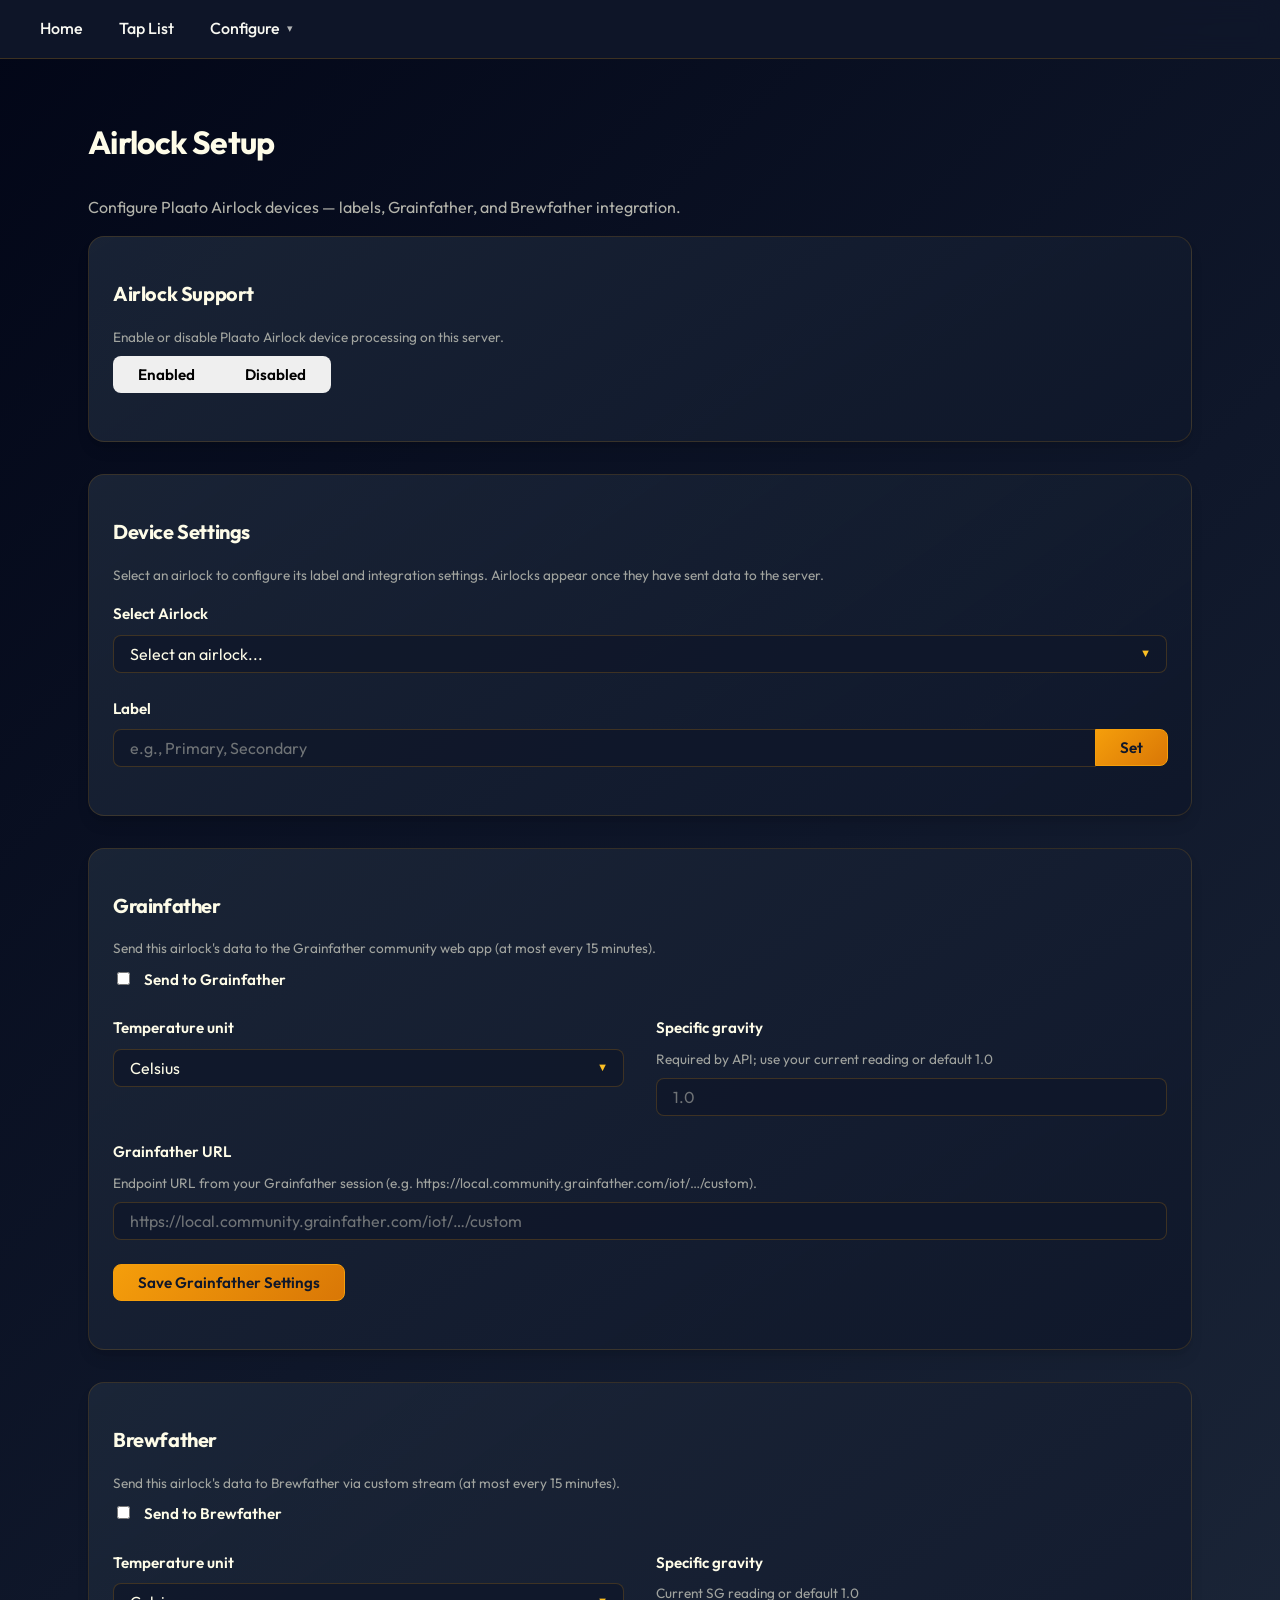
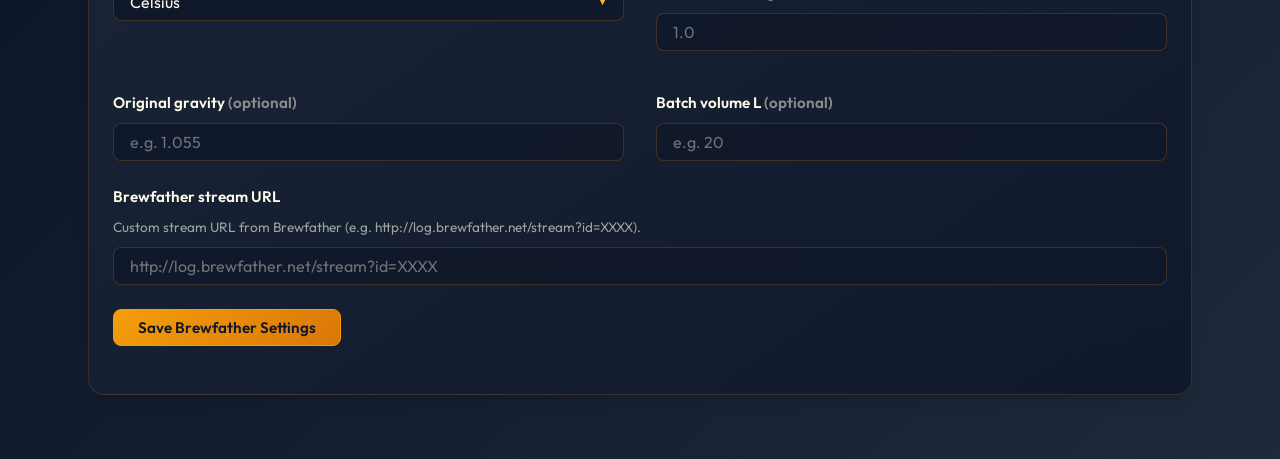
==== priv/static/airlock-setup.html @ 18ed227c "Merge 04df3bdd45a220d6562cc1c9fe7576935633f2c8 into 590a47496fc73afbe3f700ed78d10c5c8fd73c0c" ====
<!DOCTYPE html>
<html lang="en">
<head>
  <meta charset="UTF-8" />
  <meta name="viewport" content="width=device-width, initial-scale=1.0" />
  <title>Airlock Setup - Open Plaato</title>
  <style>@import url("style.css");</style>
</head>
<body>
  <div id="header_container">
    <nav class="navbar" role="navigation" aria-label="main navigation">
      <div class="navbar-brand">
        <a role="button" class="navbar-burger" aria-label="menu" aria-expanded="false" data-target="navbarMenu">
          <span aria-hidden="true"></span><span aria-hidden="true"></span><span aria-hidden="true"></span>
        </a>
      </div>
      <div id="navbarMenu" class="navbar-menu">
        <div class="navbar-start">
          <a class="navbar-item" href="/index.html">Home</a>
          <a class="navbar-item" href="/taplist.html">Tap List</a>
          <div class="navbar-item has-dropdown" id="configureDropdown">
            <a class="navbar-link" onclick="toggleDropdown(event)">Configure</a>
            <div class="navbar-dropdown">
              <a class="navbar-item" href="/taplist-setup.html">Tap Setup</a>
              <a class="navbar-item" href="/tap-handles.html">Tap Handles</a>
              <a class="navbar-item" href="/setup.html">Keg Setup</a>
              <a class="navbar-item" href="/airlock-setup.html">Airlock Setup</a>
              <a class="navbar-item" href="/transfer-scales.html">Transfer Scales</a>
              <a class="navbar-item" href="/beverages.html">Beverages</a>
            </div>
          </div>
        </div>
      </div>
    </nav>
  </div>

  <div id="page_container" class="container pageEntry">
    <section class="section">
      <div class="container">
        <h1 class="title is-2">Airlock Setup</h1>
        <p class="subtitle">Configure Plaato Airlock devices — labels, Grainfather, and Brewfather integration.</p>

        <!-- Airlock Support Toggle -->
        <div class="box section-box">
          <h2 class="title is-4">Airlock Support</h2>
          <p class="help">Enable or disable Plaato Airlock device processing on this server.</p>
          <div class="field">
            <div class="control">
              <div class="buttons has-addons">
                <button class="button airlock-toggle-btn" id="airlockSupportOn" onclick="setAirlockEnabled(true)">
                  <span>Enabled</span>
                </button>
                <button class="button airlock-toggle-btn" id="airlockSupportOff" onclick="setAirlockEnabled(false)">
                  <span>Disabled</span>
                </button>
              </div>
            </div>
          </div>
        </div>

        <!-- Airlock Selector + Label -->
        <div class="box section-box">
          <h2 class="title is-4">Device Settings</h2>
          <p class="help" style="margin-bottom:1rem;">Select an airlock to configure its label and integration settings. Airlocks appear once they have sent data to the server.</p>

          <div class="field">
            <label class="label" for="airlockId">Select Airlock</label>
            <div class="control">
              <div class="select is-fullwidth">
                <select id="airlockId" name="airlockId">
                  <option value="">Select an airlock...</option>
                </select>
              </div>
            </div>
          </div>

          <div class="field">
            <label class="label">Label</label>
            <div class="control">
              <div class="field has-addons">
                <div class="control is-expanded">
                  <input class="input" type="text" id="airlockLabel" placeholder="e.g., Primary, Secondary" />
                </div>
                <div class="control">
                  <button class="button is-primary" onclick="sendAirlockLabel()">Set</button>
                </div>
              </div>
            </div>
          </div>
        </div>

        <!-- Grainfather -->
        <div class="box section-box">
          <h2 class="title is-4">Grainfather</h2>
          <p class="help">Send this airlock's data to the Grainfather community web app (at most every 15 minutes).</p>

          <div class="field">
            <label class="label">
              <input type="checkbox" id="grainfatherEnabled" />
              <span style="margin-left: 0.5rem;">Send to Grainfather</span>
            </label>
          </div>

          <div class="columns">
            <div class="column">
              <div class="field">
                <label class="label">Temperature unit</label>
                <div class="control">
                  <div class="select is-fullwidth">
                    <select id="grainfatherUnit">
                      <option value="celsius">Celsius</option>
                      <option value="fahrenheit">Fahrenheit</option>
                    </select>
                  </div>
                </div>
              </div>
            </div>
            <div class="column">
              <div class="field">
                <label class="label">Specific gravity</label>
                <p class="help">Required by API; use your current reading or default 1.0</p>
                <div class="control">
                  <input class="input" type="number" id="grainfatherSG" placeholder="1.0" step="0.001" min="0.9" max="1.2" />
                </div>
              </div>
            </div>
          </div>

          <div class="field">
            <label class="label">Grainfather URL</label>
            <p class="help">Endpoint URL from your Grainfather session (e.g. https://local.community.grainfather.com/iot/…/custom).</p>
            <div class="control">
              <input class="input" type="text" id="grainfatherUrl" placeholder="https://local.community.grainfather.com/iot/…/custom" />
            </div>
          </div>

          <div class="field">
            <button class="button is-primary" onclick="sendGrainfatherSettings()">Save Grainfather Settings</button>
          </div>
        </div>

        <!-- Brewfather -->
        <div class="box section-box">
          <h2 class="title is-4">Brewfather</h2>
          <p class="help">Send this airlock's data to Brewfather via custom stream (at most every 15 minutes).</p>

          <div class="field">
            <label class="label">
              <input type="checkbox" id="brewfatherEnabled" />
              <span style="margin-left: 0.5rem;">Send to Brewfather</span>
            </label>
          </div>

          <div class="columns">
            <div class="column">
              <div class="field">
                <label class="label">Temperature unit</label>
                <div class="control">
                  <div class="select is-fullwidth">
                    <select id="brewfatherUnit">
                      <option value="celsius">Celsius</option>
                      <option value="fahrenheit">Fahrenheit</option>
                    </select>
                  </div>
                </div>
              </div>
            </div>
            <div class="column">
              <div class="field">
                <label class="label">Specific gravity</label>
                <p class="help">Current SG reading or default 1.0</p>
                <div class="control">
                  <input class="input" type="number" id="brewfatherSG" placeholder="1.0" step="0.001" min="0.9" max="1.2" />
                </div>
              </div>
            </div>
          </div>

          <div class="columns">
            <div class="column">
              <div class="field">
                <label class="label">Original gravity <span class="has-text-grey">(optional)</span></label>
                <div class="control">
                  <input class="input" type="number" id="brewfatherOG" placeholder="e.g. 1.055" step="0.001" min="0.9" max="1.2" />
                </div>
              </div>
            </div>
            <div class="column">
              <div class="field">
                <label class="label">Batch volume L <span class="has-text-grey">(optional)</span></label>
                <div class="control">
                  <input class="input" type="number" id="brewfatherBatchVolume" placeholder="e.g. 20" step="0.1" min="0" />
                </div>
              </div>
            </div>
          </div>

          <div class="field">
            <label class="label">Brewfather stream URL</label>
            <p class="help">Custom stream URL from Brewfather (e.g. http://log.brewfather.net/stream?id=XXXX).</p>
            <div class="control">
              <input class="input" type="text" id="brewfatherUrl" placeholder="http://log.brewfather.net/stream?id=XXXX" />
            </div>
          </div>

          <div class="field">
            <button class="button is-primary" onclick="sendBrewfatherSettings()">Save Brewfather Settings</button>
          </div>
        </div>

      </div>
    </section>
  </div>

  <div id="toast" class="notification toast is-hidden"></div>

  <script>
    // Navbar
    document.querySelectorAll('.navbar-burger').forEach(el =>
      el.addEventListener('click', () => {
        document.getElementById(el.dataset.target).classList.toggle('is-active');
        el.classList.toggle('is-active');
      })
    );
    function toggleDropdown(e) {
      e.preventDefault();
      document.getElementById('configureDropdown').classList.toggle('is-open');
    }
    document.addEventListener('click', e => {
      if (!e.target.closest('#configureDropdown'))
        document.getElementById('configureDropdown')?.classList.remove('is-open');
    });

    function showToast(message, type = 'info') {
      const toast = document.getElementById('toast');
      toast.textContent = message;
      toast.className = `notification toast is-${type}`;
      setTimeout(() => toast.classList.add('is-hidden'), 3000);
    }

    const airlockIdSelect = document.getElementById('airlockId');

    function loadAirlocks() {
      fetch('/api/airlocks')
        .then(r => r.json())
        .then(airlocks => {
          const currentValue = airlockIdSelect.value;
          airlockIdSelect.innerHTML = '<option value="">Select an airlock...</option>';
          airlocks.forEach(a => {
            const opt = document.createElement('option');
            opt.value = a.id;
            opt.textContent = (a.label && a.label.trim()) ? a.label.trim() : a.id;
            if (a.id === currentValue) opt.selected = true;
            airlockIdSelect.appendChild(opt);
          });
          if (currentValue && airlocks.some(a => a.id === currentValue)) {
            loadAirlockData(currentValue);
          }
        })
        .catch(() => {});
    }

    function loadAirlockData(airlockId) {
      if (!airlockId) return;
      fetch(`/api/airlocks/${airlockId}`)
        .then(r => r.json())
        .then(data => {
          if (document.activeElement !== document.getElementById('airlockLabel')) {
            document.getElementById('airlockLabel').value = (data.label || '').trim();
          }
          document.getElementById('grainfatherEnabled').checked = data.grainfather_enabled === 'true';
          document.getElementById('grainfatherUnit').value = data.grainfather_unit === 'fahrenheit' ? 'fahrenheit' : 'celsius';
          const gfSg = data.grainfather_specific_gravity;
          document.getElementById('grainfatherSG').value = (gfSg != null && gfSg !== '') ? String(gfSg) : '1';
          document.getElementById('grainfatherUrl').value = data.grainfather_url || '';
          document.getElementById('brewfatherEnabled').checked = data.brewfather_enabled === 'true';
          document.getElementById('brewfatherUnit').value = data.brewfather_temp_unit === 'fahrenheit' ? 'fahrenheit' : 'celsius';
          const bfSg = data.brewfather_sg;
          document.getElementById('brewfatherSG').value = (bfSg != null && bfSg !== '') ? String(bfSg) : '1';
          document.getElementById('brewfatherOG').value = data.brewfather_og || '';
          document.getElementById('brewfatherBatchVolume').value = data.brewfather_batch_volume || '';
          document.getElementById('brewfatherUrl').value = data.brewfather_url || '';
        })
        .catch(() => {});
    }

    airlockIdSelect.addEventListener('change', () => {
      const id = airlockIdSelect.value;
      if (id) {
        loadAirlockData(id);
      } else {
        document.getElementById('airlockLabel').value = '';
        document.getElementById('grainfatherEnabled').checked = false;
        document.getElementById('grainfatherUnit').value = 'celsius';
        document.getElementById('grainfatherSG').value = '1';
        document.getElementById('grainfatherUrl').value = '';
        document.getElementById('brewfatherEnabled').checked = false;
        document.getElementById('brewfatherUnit').value = 'celsius';
        document.getElementById('brewfatherSG').value = '1';
        document.getElementById('brewfatherOG').value = '';
        document.getElementById('brewfatherBatchVolume').value = '';
        document.getElementById('brewfatherUrl').value = '';
      }
    });

    function sendAirlockLabel() {
      const airlockId = airlockIdSelect.value;
      if (!airlockId) { showToast('Please select an airlock first', 'warning'); return; }
      const value = document.getElementById('airlockLabel').value.trim();
      fetch(`/api/airlocks/${airlockId}/label`, {
        method: 'POST',
        headers: { 'Content-Type': 'application/json' },
        body: JSON.stringify({ value: value || '' }),
      })
        .then(r => r.json())
        .then(data => {
          if (data.status === 'ok') { showToast('Label saved', 'success'); loadAirlocks(); }
          else showToast(`Error: ${data.error}`, 'danger');
        })
        .catch(err => showToast(`Error: ${err.message}`, 'danger'));
    }

    function sendGrainfatherSettings() {
      const airlockId = airlockIdSelect.value;
      if (!airlockId) { showToast('Please select an airlock first', 'warning'); return; }
      const enabled = document.getElementById('grainfatherEnabled').checked;
      const unit = document.getElementById('grainfatherUnit').value;
      const sg = document.getElementById('grainfatherSG').value.trim() || '1';
      const url = document.getElementById('grainfatherUrl').value.trim();
      fetch(`/api/airlocks/${airlockId}/grainfather`, {
        method: 'POST',
        headers: { 'Content-Type': 'application/json' },
        body: JSON.stringify({ enabled, unit, specific_gravity: sg, url }),
      })
        .then(r => r.json())
        .then(data => {
          if (data.status === 'ok') showToast('Grainfather settings saved', 'success');
          else showToast(`Error: ${data.error}`, 'danger');
        })
        .catch(err => showToast(`Error: ${err.message}`, 'danger'));
    }

    function sendBrewfatherSettings() {
      const airlockId = airlockIdSelect.value;
      if (!airlockId) { showToast('Please select an airlock first', 'warning'); return; }
      const enabled = document.getElementById('brewfatherEnabled').checked;
      const unit = document.getElementById('brewfatherUnit').value;
      const sg = document.getElementById('brewfatherSG').value.trim() || '1';
      const og = document.getElementById('brewfatherOG').value.trim();
      const batchVolume = document.getElementById('brewfatherBatchVolume').value.trim();
      const url = document.getElementById('brewfatherUrl').value.trim();
      fetch(`/api/airlocks/${airlockId}/brewfather`, {
        method: 'POST',
        headers: { 'Content-Type': 'application/json' },
        body: JSON.stringify({ enabled, unit, specific_gravity: sg, og: og || null, batch_volume: batchVolume || null, url }),
      })
        .then(r => r.json())
        .then(data => {
          if (data.status === 'ok') showToast('Brewfather settings saved', 'success');
          else showToast(`Error: ${data.error}`, 'danger');
        })
        .catch(err => showToast(`Error: ${err.message}`, 'danger'));
    }

    function loadGlobalConfig() {
      fetch('/api/config')
        .then(r => r.json())
        .then(config => {
          const enabled = config.airlock_enabled !== false;
          document.getElementById('airlockSupportOn').className =
            'button airlock-toggle-btn' + (enabled ? ' is-success is-selected' : '');
          document.getElementById('airlockSupportOff').className =
            'button airlock-toggle-btn' + (!enabled ? ' is-danger is-selected' : '');
        })
        .catch(err => console.error('Error loading config:', err));
    }

    function setAirlockEnabled(enabled) {
      fetch('/api/config/airlock-enabled', {
        method: 'POST',
        headers: { 'Content-Type': 'application/json' },
        body: JSON.stringify({ enabled }),
      })
        .then(r => r.json().then(data => ({ ok: r.ok, data })))
        .then(({ ok, data }) => {
          if (!ok) { showToast('Failed to save: ' + (data.error || 'unknown error'), 'danger'); return; }
          loadGlobalConfig();
          showToast(enabled ? 'Airlock support enabled' : 'Airlock support disabled', 'success');
        })
        .catch(() => showToast('Failed to update setting — check server logs', 'danger'));
    }

    loadAirlocks();
    setInterval(loadAirlocks, 10000);
    loadGlobalConfig();
  </script>
</body>
</html>
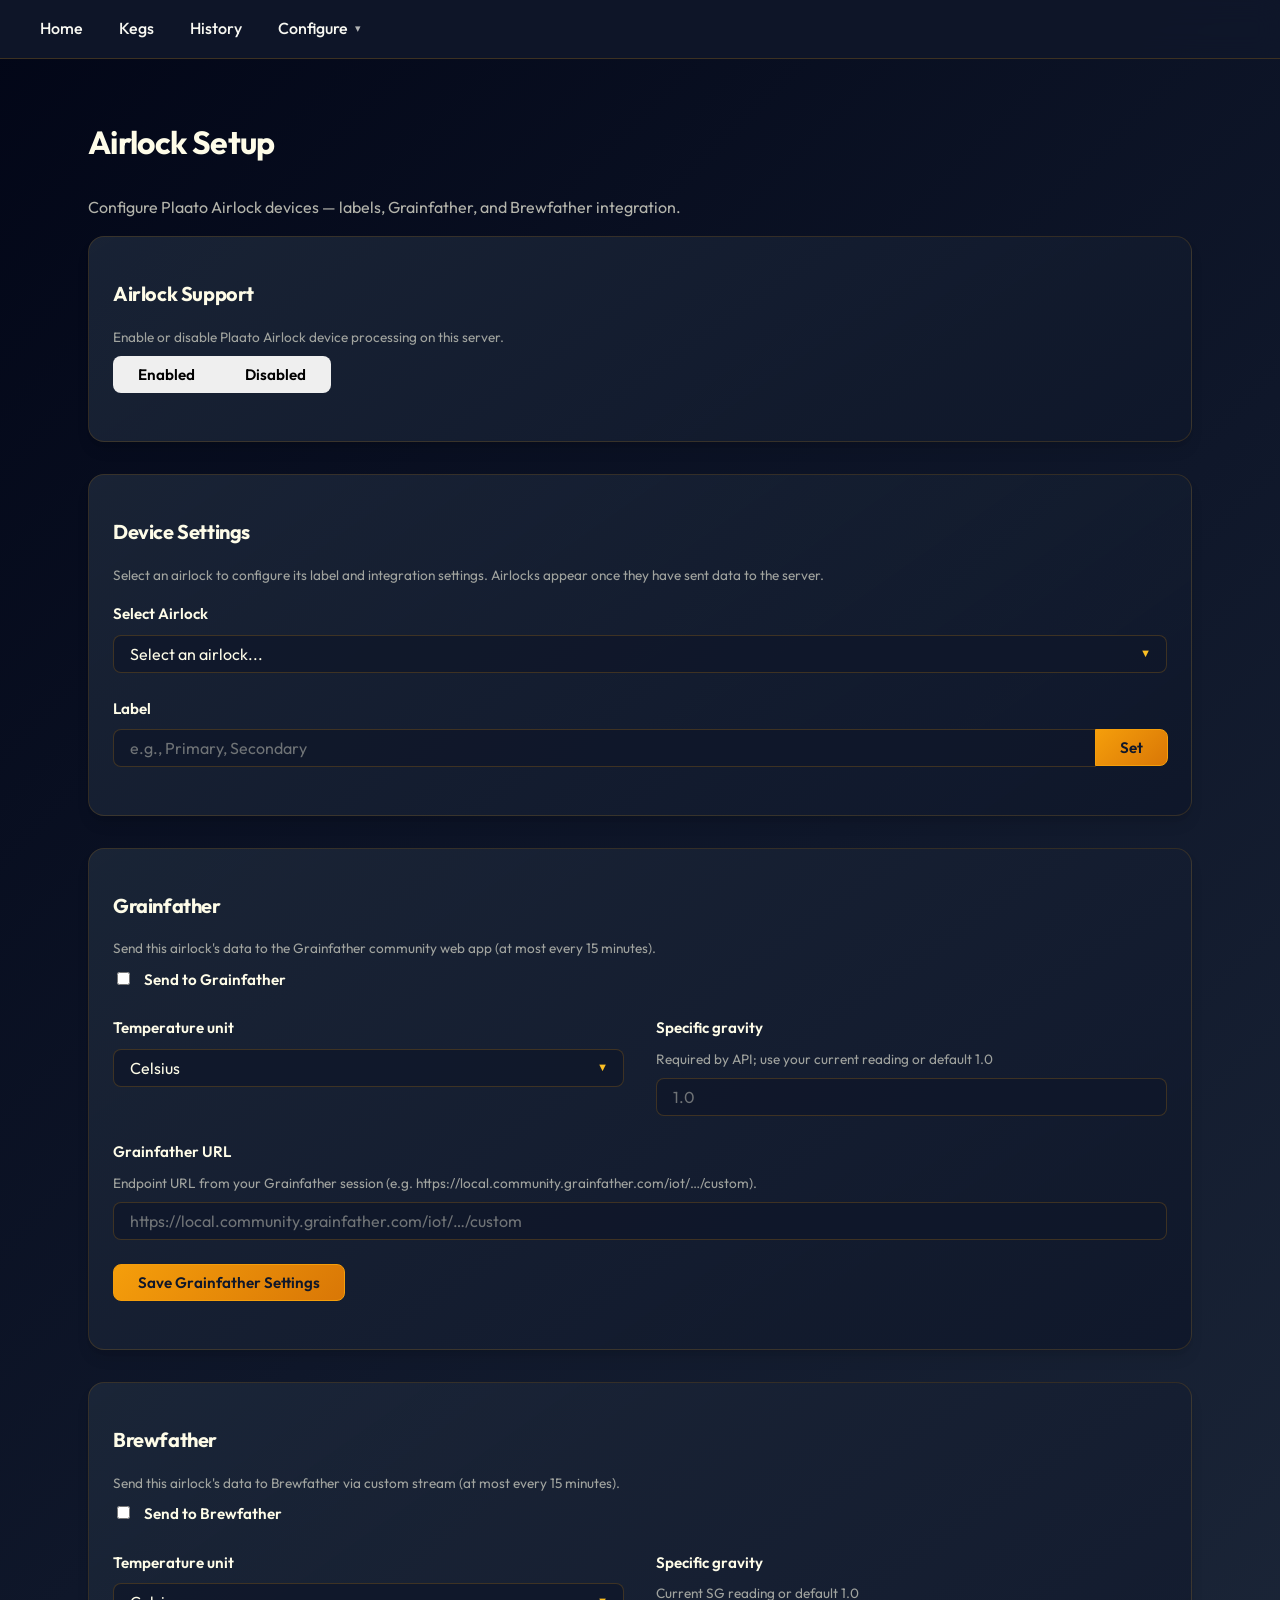
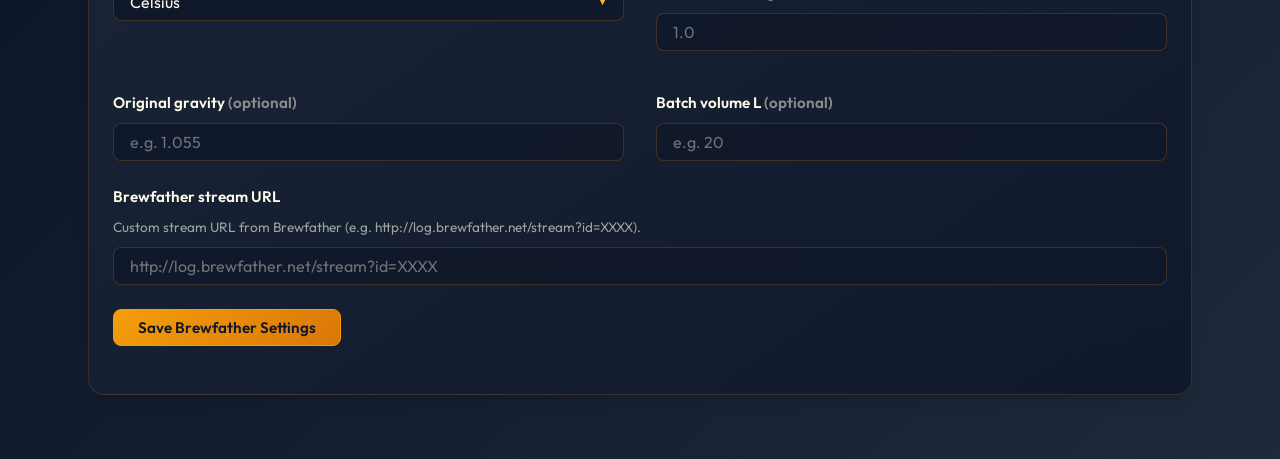
==== commit fc99c723: "Merge 3463dd7e4bf65474ac0732803a3a69f81ab5b43a into c99da59bfc617023324baf768532fb5c3831c469" ====
--- a/priv/static/airlock-setup.html
+++ b/priv/static/airlock-setup.html
@@ -5,6 +5,7 @@
   <meta name="viewport" content="width=device-width, initial-scale=1.0" />
   <title>Airlock Setup - Open Plaato</title>
   <style>@import url("style.css");</style>
+  <link rel="stylesheet" href="/theme.css">
 </head>
 <body>
   <div id="header_container">
@@ -16,14 +17,17 @@
       </div>
       <div id="navbarMenu" class="navbar-menu">
         <div class="navbar-start">
-          <a class="navbar-item" href="/index.html">Home</a>
-          <a class="navbar-item" href="/taplist.html">Tap List</a>
+          <a class="navbar-item" href="/">Home</a>
+          <a class="navbar-item" href="/index.html">Kegs</a>
+          <a class="navbar-item" href="/history.html">History</a>
           <div class="navbar-item has-dropdown" id="configureDropdown">
             <a class="navbar-link" onclick="toggleDropdown(event)">Configure</a>
             <div class="navbar-dropdown">
               <a class="navbar-item" href="/taplist-setup.html">Tap Setup</a>
               <a class="navbar-item" href="/tap-handles.html">Tap Handles</a>
-              <a class="navbar-item" href="/setup.html">Keg Setup</a>
+              <a class="navbar-item" href="/setup.html">Scale Setup</a>
+              <a class="navbar-item" href="/dashboard-setup.html">Dashboard Setup</a>
+              <a class="navbar-item" href="/server-update.html">Server Update</a>
               <a class="navbar-item" href="/airlock-setup.html">Airlock Setup</a>
               <a class="navbar-item" href="/transfer-scales.html">Transfer Scales</a>
               <a class="navbar-item" href="/beverages.html">Beverages</a>
